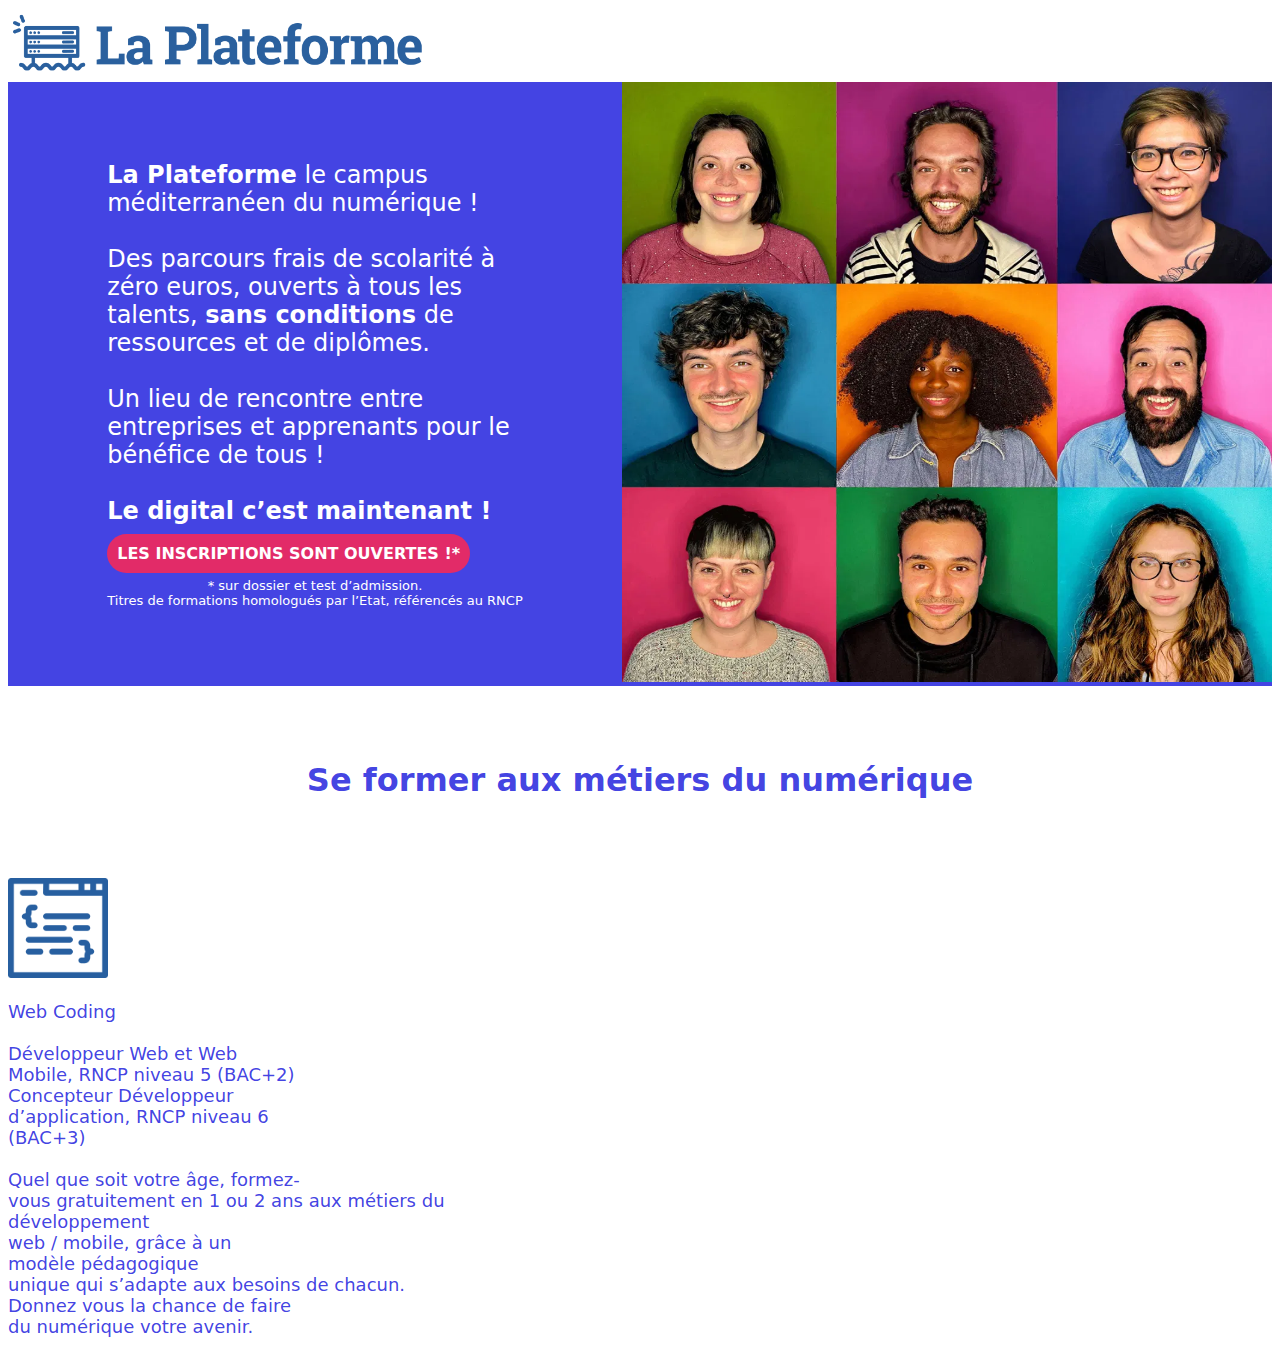
==== rabaou.ibrahim/Unit4-Dev/Nouveau dossier/cv-rabaou-ibrahim.html @ 7d271720 "ajout projet" ====
<!DOCTYPE html>
<html lang="fr">      
    <head>
        <meta charset="UTF-8">
        <meta http-equiv="X-UA-Compatible" content="IE=edge">
        <meta name="viewport" content="width=device-width, initial-scale=1.0">
        <header><img src="logo_laplateforme_bleu3.png" alt="laplateforme.io" width=420px; height=70px;></header>
        <link rel="stylesheet" href="cv-rabaou-ibrahim.css">
    </head>

    <div class="nav">
        <div>
            <ul1>
                <li><b>La Plateforme</b> le campus<br>méditerranéen du numérique !</li>
                <br>
                <li>Des parcours frais de scolarité à<br>zéro euros, ouverts à tous les<br>talents, <b> sans conditions</b> de<br>ressources et de diplômes.</li>
                <br>
                <li>Un lieu de rencontre entre<br>entreprises et apprenants pour le<br>bénéfice de tous !</li>
                <br>
                </li><b>Le digital c’est maintenant !</b></li>
            </ul1>
                <br>
                <br>
                <radius></li><b>LES INSCRIPTIONS SONT OUVERTES !*</b></li></radius>
                <br>
            <ul2>
                <li>
                <br>
                    * sur dossier et test d’admission.<br>
                    Titres de formations homologués par l’Etat, référencés au RNCP
                </li>
            </ul2>
        </div>           
        <div>
            <img src="HP_visual_light.webp" alt="HP_visual_light" width=650px; height=600px;>     
        </div>
    </div>
    <br>
    <br>
    <br>
    <div>
        <h1>
            <li>Se former aux métiers du numérique</li>
        </h1>
    </div>
    </div>
    <div class="section">
        <div>
            <br>
            <br>
            <br>
            <img src="coding.webp" alt="coding" width=100px; height=100px;>
            <br>
            <br>
            <ul3><li>Web Coding<br></li>
                <br>
                Développeur Web et Web<br> Mobile, RNCP niveau 5 (BAC+2)<br>
                Concepteur Développeur<br> d’application, RNCP niveau 6<br>
                (BAC+3)<br>
                <br>
                Quel que soit votre âge, formez-<br>vous 
                gratuitement en 1 ou 2 ans aux métiers du<br> 
                développement<br> web / mobile, grâce à un<br> 
                modèle pédagogique<br> unique qui s’adapte 
                aux besoins de chacun.<br> Donnez vous la chance de faire<br> du numérique votre avenir.<br></ul3>
            </ul3>  
        </div>
    </div>
---- rabaou.ibrahim/Unit4-Dev/Nouveau dossier/cv-rabaou-ibrahim.css ----
header {
background-color: white;
}

ul1 {
    font-size: x-large;
}

ul2 {
    text-align: center;
    font-size: small;
}

radius {
    background-color: rgb(226, 43, 104);
    padding: 10px;
    border-radius: 50px;
}

.nav :first-child {
    align-self: center;
    margin-left: auto;
    margin-right: auto;
}


.nav {
    list-style-type: none;
    display: flex;
    align-items: flex-start;
    justify-content: space-between;
    background-color: rgba(64, 64, 226, 0.979);
    color: white;
    font-family: system-ui, -apple-system, BlinkMacSystemFont, 'Segoe UI', Roboto, Oxygen, Ubuntu, Cantarell, 'Open Sans', 'Helvetica Neue', sans-serif;
}

h1 { 
    list-style-type: none;
    background-color: white;
    color: rgba(64, 64, 226, 0.979);
    font-family: system-ui, -apple-system, BlinkMacSystemFont, 'Segoe UI', Roboto, Oxygen, Ubuntu, Cantarell, 'Open Sans', 'Helvetica Neue', sans-serif;
    align-self: center;
    text-align: center;
}

.section {
    list-style-type: none;
    display: flex;
    align-items: flex-start;
    justify-content: space-between;
    background-color: white;
    color: rgba(64, 64, 226, 0.979);
    font-family: system-ui, -apple-system, BlinkMacSystemFont, 'Segoe UI', Roboto, Oxygen, Ubuntu, Cantarell, 'Open Sans', 'Helvetica Neue', sans-serif;
}

ul3 {
    font-size: large;
    align-self: center;
    margin-left: auto;
    margin-right: auto;
}
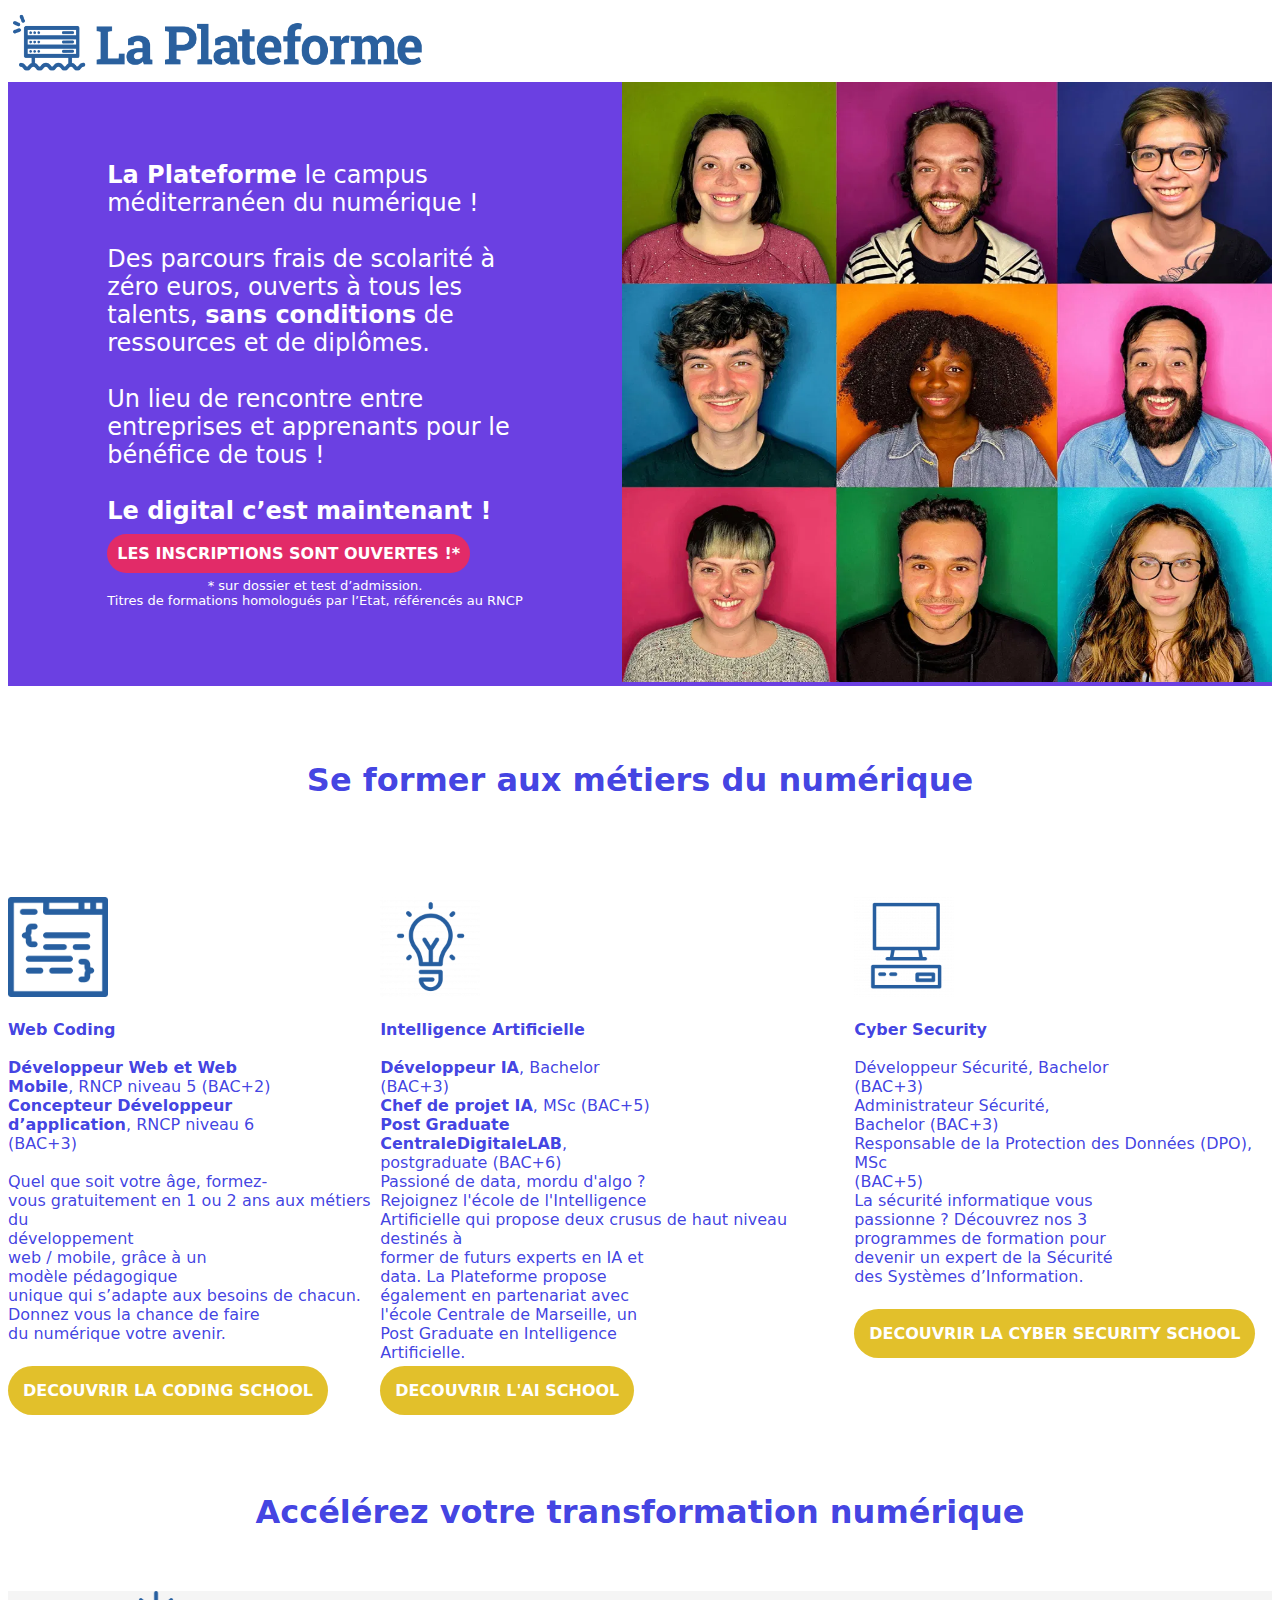
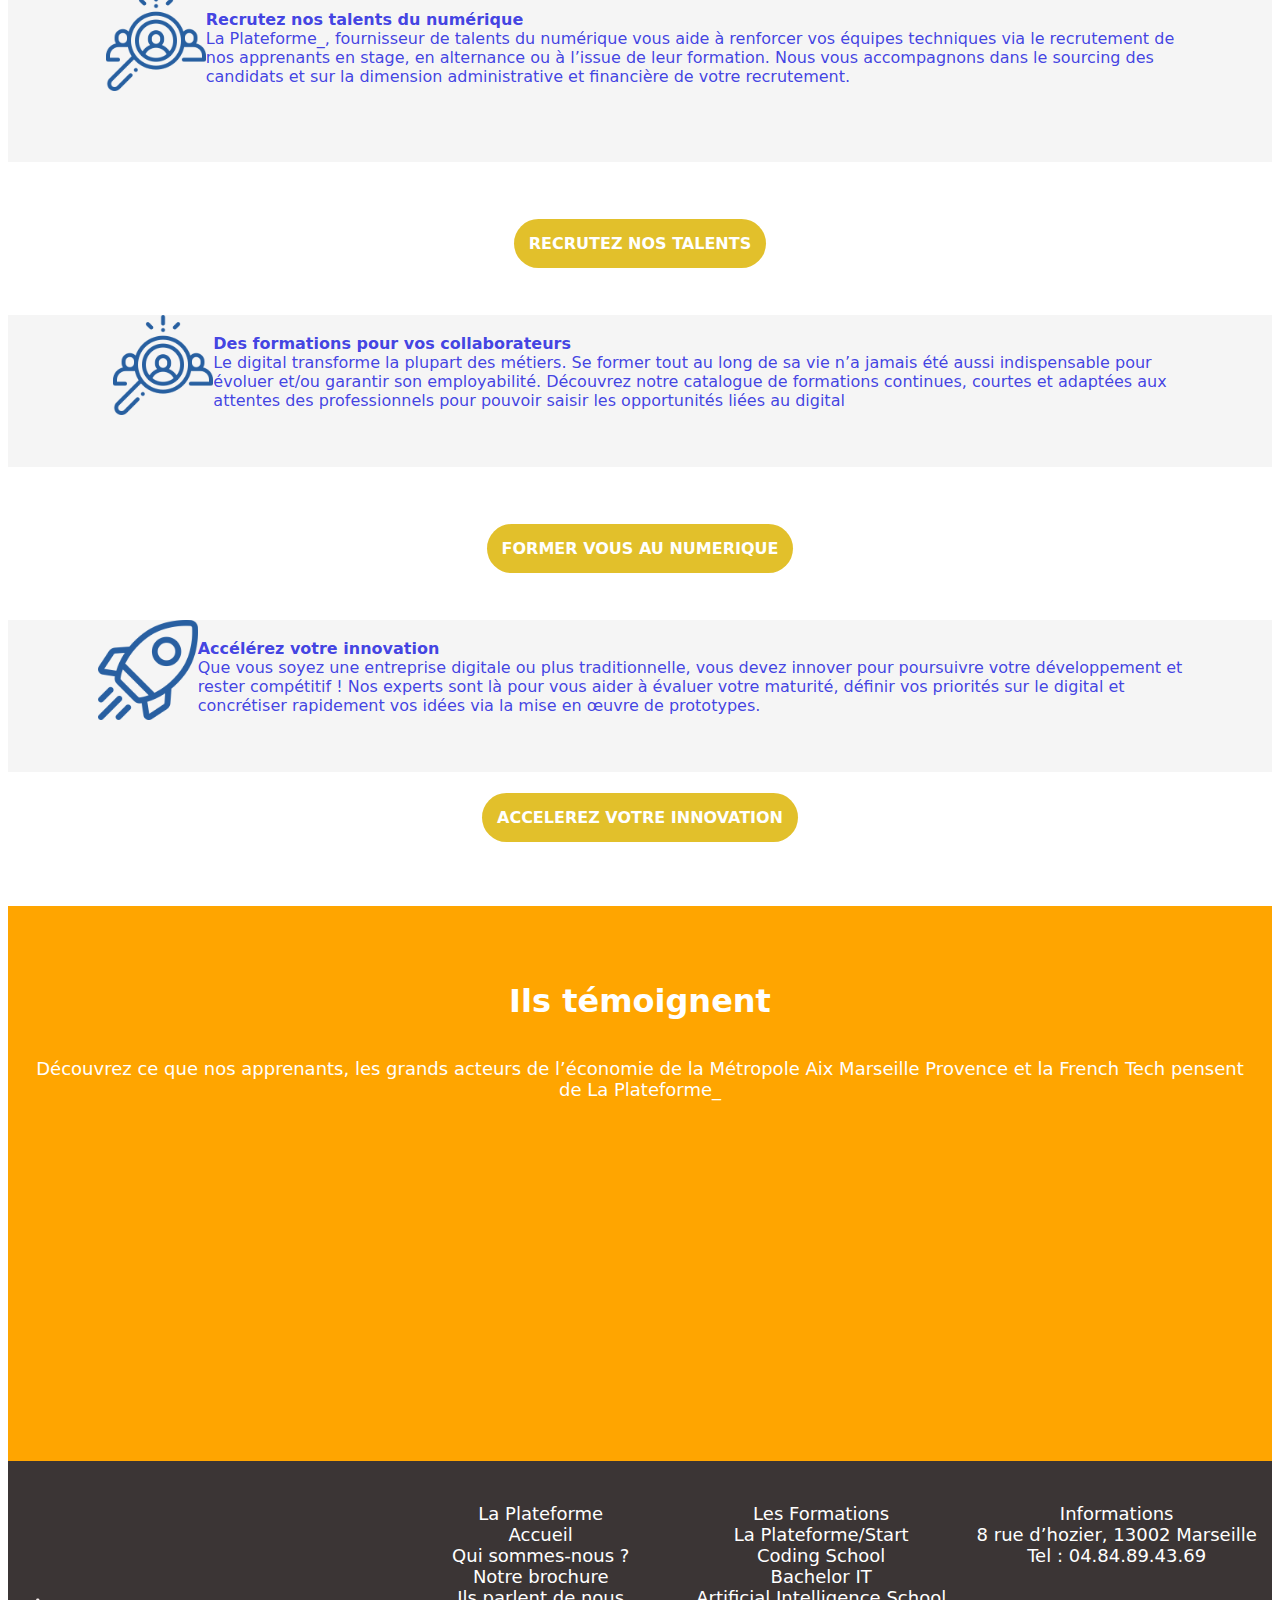
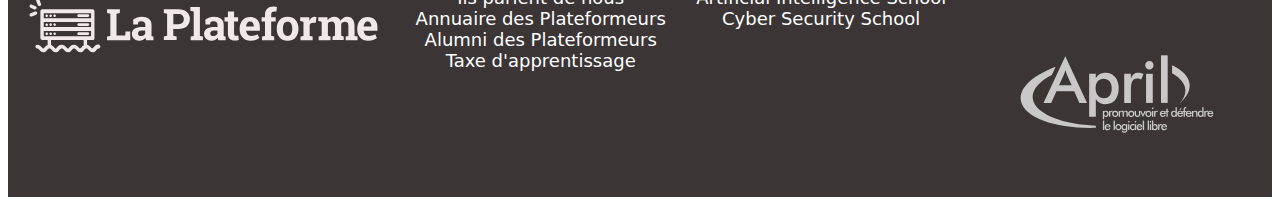
==== commit 10231dec: "Envoi page plateforme html + cs" ====
--- a/rabaou.ibrahim/Unit4-Dev/Nouveau dossier/cv-rabaou-ibrahim.html
+++ b/rabaou.ibrahim/Unit4-Dev/Nouveau dossier/cv-rabaou-ibrahim.html
@@ -21,7 +21,7 @@
             </ul1>
                 <br>
                 <br>
-                <radius></li><b>LES INSCRIPTIONS SONT OUVERTES !*</b></li></radius>
+                <white_radius></li><b>LES INSCRIPTIONS SONT OUVERTES !*</b></li></white_radius>
                 <br>
             <ul2>
                 <li>
@@ -41,31 +41,216 @@
     <div>
         <h1>
             <li>Se former aux métiers du numérique</li>
+            <br>
+            <br>
         </h1>
     </div>
-    </div>
     <div class="section">
-        <div>
-            <br>
-            <br>
-            <br>
+        <br>
+        <br>
+        <br>
+        <li>
             <img src="coding.webp" alt="coding" width=100px; height=100px;>
             <br>
             <br>
-            <ul3><li>Web Coding<br></li>
-                <br>
-                Développeur Web et Web<br> Mobile, RNCP niveau 5 (BAC+2)<br>
-                Concepteur Développeur<br> d’application, RNCP niveau 6<br>
-                (BAC+3)<br>
-                <br>
-                Quel que soit votre âge, formez-<br>vous 
-                gratuitement en 1 ou 2 ans aux métiers du<br> 
-                développement<br> web / mobile, grâce à un<br> 
-                modèle pédagogique<br> unique qui s’adapte 
-                aux besoins de chacun.<br> Donnez vous la chance de faire<br> du numérique votre avenir.<br></ul3>
-            </ul3>  
-        </div>
-    </div>
+            <b>Web Coding</b><br>
+        <br>
+            <b>Développeur Web et Web<br> Mobile</b>, RNCP niveau 5 (BAC+2)<br>
+            <b>Concepteur Développeur<br> d’application</b>, RNCP niveau 6<br>
+            (BAC+3)<br>
+        <br>
+            Quel que soit votre âge, formez-<br>vous 
+            gratuitement en 1 ou 2 ans aux métiers du<br> 
+            développement<br> web / mobile, grâce à un<br> 
+            modèle pédagogique<br> unique qui s’adapte 
+            aux besoins de chacun.<br> Donnez vous la chance de faire<br> du numérique votre avenir.<br>
+        <br>
+        <br>
+            <gold_radius><b>DECOUVRIR LA CODING SCHOOL</b></gold_radius>
+        </li>
+        <li>
+            <img src="AMPOULE_BLEU-150x150.webp" alt="AMPOULE_BLEU-150x150" width=100px; height=100px;>
+            <br>
+            <br>
+            <b>Intelligence Artificielle</b><br>
+        <br>
+            <b>Développeur IA</b>, Bachelor<br> (BAC+3)<br>
+            <b>Chef de projet IA</b>, MSc (BAC+5)<br>
+            <b>Post Graduate<br> CentraleDigitaleLAB</b>,<br> postgraduate (BAC+6)<br>
+            Passioné de data, mordu d'algo ?<br>Rejoignez l'école de l'Intelligence<br>
+            Artificielle qui propose deux crusus de haut niveau destinés à<br>
+            former de futurs experts en IA et<br>
+            data. La Plateforme propose<br>également en partenariat avec<br>
+            l'école Centrale de Marseille, un<br>Post Graduate en Intelligence<br>
+            Artificielle.
+            <br>
+            <br>
+            <gold_radius><b>DECOUVRIR L'AI SCHOOL</b></gold_radius>
+        </li>
+        <li>
+            <img src="ORDINATEUR_BLEU-150x150.webp" alt="ORDINATEUR_BLEU-150x150" width=100px; height=100px;>
+            <br>
+            <br>
+            <b>Cyber Security</b><br>
+        <br>
+            Développeur Sécurité, Bachelor<br> (BAC+3)<br>
+            Administrateur Sécurité,<br> Bachelor (BAC+3)<br>
+            Responsable de la Protection des Données (DPO), MSc<br> (BAC+5)<br>
+            La sécurité informatique vous<br> passionne ? 
+            Découvrez nos 3<br> programmes de formation pour<br> devenir un expert de la Sécurité<br> 
+            des Systèmes d’Information.<br>
+            <br>
+            <br>
+            <gold_radius><b>DECOUVRIR LA CYBER SECURITY SCHOOL</b></gold_radius>
+        </li>
+    </div>
+    <br>
+    <br>
+    <br>
+    <br>
+    <div>
+        <h1>
+            <li>Accélérez votre transformation numérique</li>
+        <br>
+        </h1>
+    </div>
+    <div class="recrutement">
+        <li>
+            <img src="recruitement.webp" alt="recruitement" width=100px; height=100px;>
+       </li>
+        <br>
+        <br>
+        <li>
+        <br>
+        <b>Recrutez nos talents du numérique</b><br>
+        La Plateforme_, fournisseur de talents du numérique vous aide à renforcer vos équipes techniques via le recrutement de<br>
+        nos apprenants en stage, en alternance ou à l’issue de leur formation. Nous vous accompagnons dans le sourcing des<br>
+        candidats et sur la dimension administrative et financière de votre recrutement.<br>
+         <br>
+         <br>
+         <br>
+         <br> 
+    </div>
+        <br>    
+        <br>
+        <h1><gold_radius><b>RECRUTEZ NOS TALENTS</b></gold_radius></h1>
+        <br>
+        <br>
+        </li>
+
+    <div class="formation">
+        <li>
+            <img src="recruitement.webp" alt="recruitement" width=100px; height=100px;>
+       </li>
+        <br>
+        <br>
+        <li>
+        <br>
+        <b>Des formations pour vos collaborateurs</b><br>
+        Le digital transforme la plupart des métiers. Se former tout au long de sa vie n’a jamais été aussi indispensable pour<br> 
+        évoluer et/ou garantir son employabilité. 
+        Découvrez notre catalogue de formations continues, courtes et adaptées aux<br>
+        attentes des professionnels pour pouvoir saisir les opportunités liées au digital
+        <br>
+        <br>
+        <br>
+        <br> 
+    </div>
+       <br>    
+       <br>
+       <h1>
+        <gold_radius><b>FORMER VOUS AU NUMERIQUE</b></gold_radius>
+        </h1>
+       <br>
+       <br>
+       </li>
+        
+    <div class="innovation">
+        
+       <li>
+            <img src="boost.webp" alt="boost" width=100px; height=100px;>
+       </li>
+        <br>
+        <br>
+        <li>
+        <br>
+        <b>Accélérez votre innovation</b><br>
+        Que vous soyez une entreprise digitale ou plus traditionnelle, vous devez innover pour poursuivre votre développement et<br> 
+        rester compétitif ! Nos experts sont là pour vous aider à évaluer votre maturité, définir vos priorités sur le digital et<br> 
+        concrétiser rapidement vos idées via la mise en œuvre de prototypes.
+         <br>
+         <br>
+         <br>
+         <br>
+    </div>          
+    <h1>
+    <li>
+        <gold_radius><b>ACCELEREZ VOTRE INNOVATION</b></gold_radius>
+    </h1>
+    </li>
+        <br>
+        <br>
+        <br>
+    
+    <div class="temoignent">
+        <br>
+        <br>
+        <b><li>Ils témoignent</li></b>
+        <br>
+    </div>
+    <div class="second">        
+        <li>Découvrez ce que nos apprenants, les grands acteurs de l’économie 
+        de la Métropole Aix Marseille Provence et la French Tech pensent<br> 
+        de La Plateforme_</li>
+        <br>
+        <br>
+    <div class="links">
+        <li><iframe width="560" height="315" src="https://www.youtube.com/embed/sDkjt3UTukg" title="YouTube video player" frameborder="0" allow="accelerometer; autoplay; clipboard-write; encrypted-media; gyroscope; picture-in-picture" allowfullscreen></iframe></li>
+        <br>
+        <li><iframe width="560" height="315" src="https://www.youtube.com/embed/8U4CCAFLqEs" title="YouTube video player" frameborder="0" allow="accelerometer; autoplay; clipboard-write; encrypted-media; gyroscope; picture-in-picture" allowfullscreen></iframe></li>
+    </div>
+    
+    <div class="contact">
+        <li>
+            <img src="Logo_LaPLateforme_footer.svg" alt="logo" width=362px; height=332px;>
+        </li>
+        <li>
+            <br>
+            <br>
+            La Plateforme<br>
+            Accueil<br>
+            Qui sommes-nous ?<br>
+            Notre brochure<br>
+            Ils parlent de nous<br>
+            Annuaire des Plateformeurs<br>
+            Alumni des Plateformeurs<br>
+            Taxe d'apprentissage<br>
+        </li>
+        <li>
+            <br>
+            <br>
+            Les Formations<br>
+            La Plateforme/Start<br>
+            Coding School<br>
+            Bachelor IT<br>
+            Artificial Intelligence School<br>
+            Cyber Security School<br>
+        </li>
+        <li>
+            <br>
+            <br>
+            Informations<br>
+            8 rue d’hozier, 13002 Marseille<br>
+            Tel : 04.84.89.43.69<br>
+            <br>
+            <br>
+            <img src="Logo_April_footer2.svg" alt="Logo_April_footer2" width=202px; height=172px;>
+        </li>
+    </div>
+
+   
+       
+    
             
     
     
--- a/rabaou.ibrahim/Unit4-Dev/Nouveau dossier/cv-rabaou-ibrahim.css
+++ b/rabaou.ibrahim/Unit4-Dev/Nouveau dossier/cv-rabaou-ibrahim.css
@@ -1,3 +1,8 @@
+@font-face {
+    font-family: Roboto; /*a name to be used later*/
+    src: 'C:\Users\Rania\Downloads\Roboto\Roboto-Regular.ttf'; /*URL to font*/
+}
+
 header {
 background-color: white;
 }
@@ -11,7 +16,7 @@
     font-size: small;
 }
 
-radius {
+white_radius {
     background-color: rgb(226, 43, 104);
     padding: 10px;
     border-radius: 50px;
@@ -29,7 +34,7 @@
     display: flex;
     align-items: flex-start;
     justify-content: space-between;
-    background-color: rgba(64, 64, 226, 0.979);
+    background-color: rgb(107, 64, 226);
     color: white;
     font-family: system-ui, -apple-system, BlinkMacSystemFont, 'Segoe UI', Roboto, Oxygen, Ubuntu, Cantarell, 'Open Sans', 'Helvetica Neue', sans-serif;
 }
@@ -53,11 +58,84 @@
     font-family: system-ui, -apple-system, BlinkMacSystemFont, 'Segoe UI', Roboto, Oxygen, Ubuntu, Cantarell, 'Open Sans', 'Helvetica Neue', sans-serif;
 }
 
-ul3 {
+.recrutement {
+    display: flex;
+    background-color: whitesmoke;
+    justify-content: center;
+    align-items: flex-start;
+    font-size: medium;
+    list-style-type: none;
+    display: flex;
+    color: rgba(64, 64, 226, 0.979);
+    font-family: system-ui, -apple-system, BlinkMacSystemFont, 'Segoe UI', Roboto, Oxygen, Ubuntu, Cantarell, 'Open Sans', 'Helvetica Neue', sans-serif;
+}
+
+.formation {
+    display: flex;
+    background-color: whitesmoke;
+    justify-content: center;
+    align-items: flex-start;
+    font-size: medium;
+    list-style-type: none;
+    display: flex;
+    color: rgba(64, 64, 226, 0.979);
+    font-family: system-ui, -apple-system, BlinkMacSystemFont, 'Segoe UI', Roboto, Oxygen, Ubuntu, Cantarell, 'Open Sans', 'Helvetica Neue', sans-serif;
+}
+
+.innovation {
+    display: flex;
+    background-color: whitesmoke;
+    justify-content: center;
+    align-items: flex-start;
+    font-size: medium;
+    list-style-type: none;
+    display: flex;
+    color: rgba(64, 64, 226, 0.979);
+    font-family: system-ui, -apple-system, BlinkMacSystemFont, 'Segoe UI', Roboto, Oxygen, Ubuntu, Cantarell, 'Open Sans', 'Helvetica Neue', sans-serif;
+}
+
+gold_radius {
+    font-size: medium;
+    list-style-type: none;
+    font-family: system-ui, -apple-system, BlinkMacSystemFont, 'Segoe UI', Roboto, Oxygen, Ubuntu, Cantarell, 'Open Sans', 'Helvetica Neue', sans-serif;
+    background-color: rgb(226, 192, 43);
+    border-radius: 50px;
+    padding: 15px;
+    color: white;
+}
+
+.temoignent {
+    font-size: xx-large;
+    background-color: orange;
+    color: white;
+    list-style-type: none;
+    justify-content: space-between;
+    text-align: center;
+    font-family: system-ui, -apple-system, BlinkMacSystemFont, 'Segoe UI', Roboto, Oxygen, Ubuntu, Cantarell, 'Open Sans', 'Helvetica Neue', sans-serif;
+}
+
+.second {
     font-size: large;
-    align-self: center;
-    margin-left: auto;
-    margin-right: auto;
-}    
+    background-color: orange;
+    color: white;
+    list-style-type: none;
+    justify-content: space-between;
+    text-align: center;
+    font-family: system-ui, -apple-system, BlinkMacSystemFont, 'Segoe UI', Robot
+}
+
+.links {
+    display: flex;
+    align-items: flex-start;
+    justify-content: space-around;
+}
+
+.contact {
+    background-color: rgb(59, 53, 53);
+    display: flex;
+    align-items: flex-start;
+    justify-content: space-around;
+}
 
 
+
